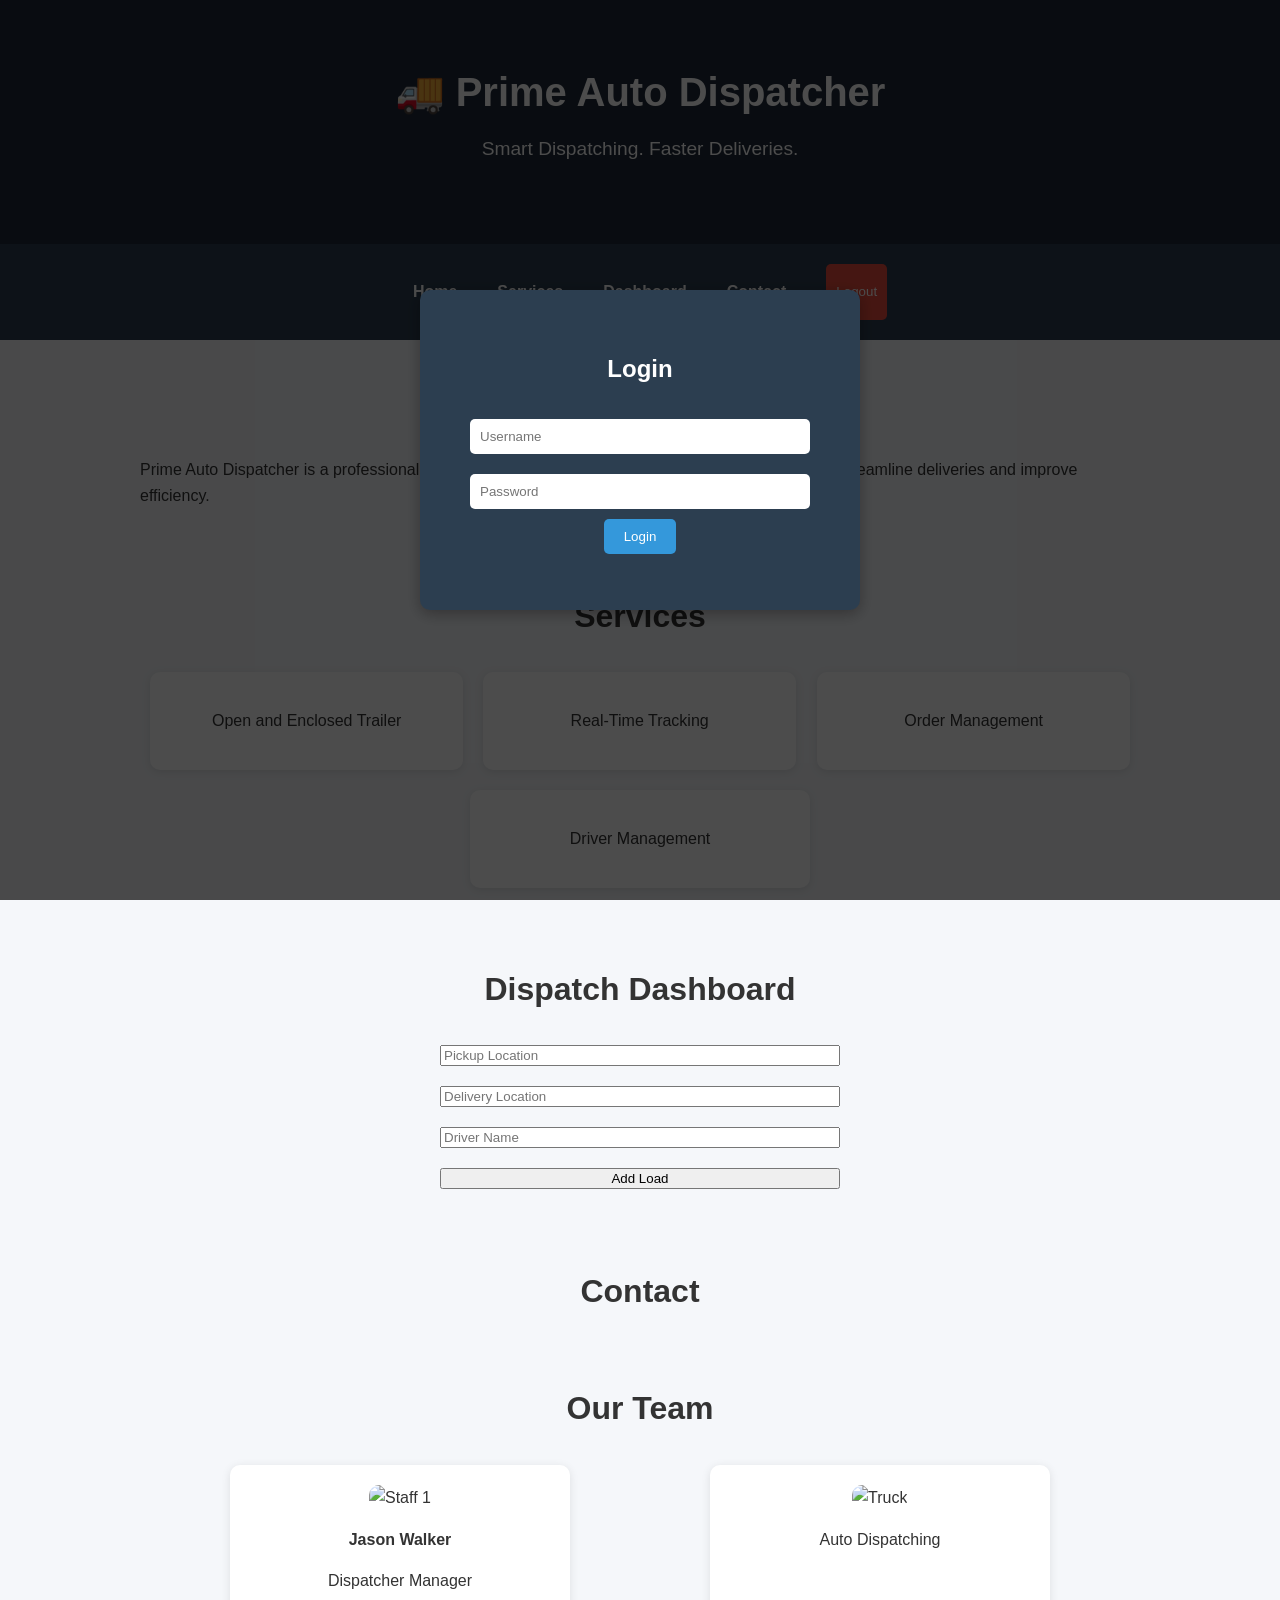
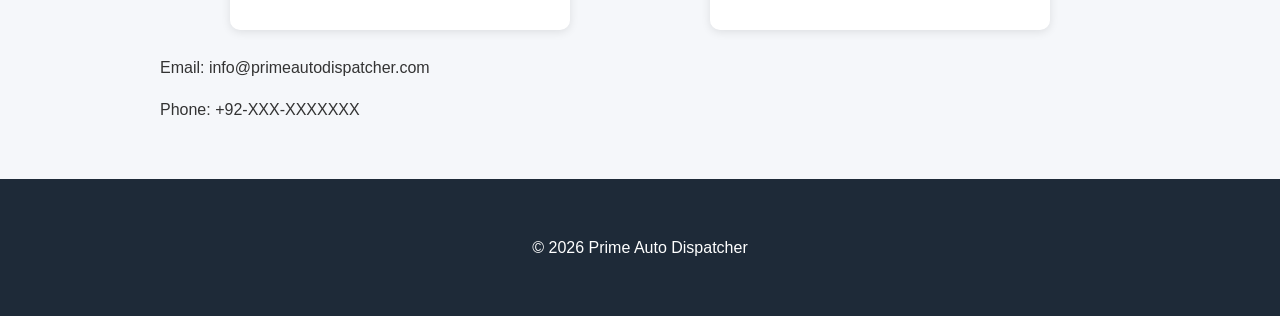
==== index.html @ 718fae8c "Add files via upload Initial website upload" ====
<!DOCTYPE html>
<html lang="en">
<head>
  <meta charset="UTF-8">
  <meta name="viewport" content="width=device-width, initial-scale=1.0">
  <title>Prime Auto Dispatcher</title>
  <link rel="stylesheet" href="style.css">
  <style>
    /* Modal login styles */
    #loginModal {
      position: fixed;
      top: 0;
      left: 0;
      width: 100%;
      height: 100%;
      background: rgba(0,0,0,0.7);
      display: flex;
      justify-content: center;
      align-items: center;
      z-index: 999;
    }
    #loginModalContent {
      background: #2c3e50;
      padding: 40px 20px;
      border-radius: 10px;
      color: white;
      text-align: center;
      width: 90%;
      max-width: 400px;
      box-shadow: 0 4px 15px rgba(0,0,0,0.3);
    }
    #loginModalContent input {
      width: 80%;
      padding: 10px;
      margin: 10px 0;
      border-radius: 5px;
      border: none;
    }
    #loginModalContent button {
      padding: 10px 20px;
      background: #3498db;
      border: none;
      border-radius: 5px;
      color: white;
      cursor: pointer;
      transition: background 0.3s;
    }
    #loginModalContent button:hover {
      background: #2980b9;
    }
    #loginError {
      color: #ff6666;
      margin-top: 10px;
    }
  </style>
</head>
<body>

<header>
  <div class="container">
    <h1>🚚 Prime Auto Dispatcher</h1>
    <p>Smart Dispatching. Faster Deliveries.</p>
  </div>
</header>

<nav>
  <div class="container">
    <a href="#home">Home</a>
    <a href="#services">Services</a>
    <a href="#dashboard">Dashboard</a>
    <a href="#contact">Contact</a>
    <button onclick="logout()" style="margin-left:20px; padding:5px 10px; border:none; border-radius:5px; background:#e74c3c; color:white; cursor:pointer;">Logout</button>
  </div>
</nav>

<!-- Modal Login -->
<div id="loginModal">
  <div id="loginModalContent">
    <h2>Login</h2>
    <input type="text" id="username" placeholder="Username">
    <input type="password" id="password" placeholder="Password">
    <br>
    <button onclick="login()">Login</button>
    <p id="loginError"></p>
  </div>
</div>

<section id="home" class="container">
  <h2>About Us</h2>
  <p>Prime Auto Dispatcher is a professional logistics company providing smart dispatching solutions to streamline deliveries and improve efficiency.</p>
</section>

<section id="services" class="container">
  <h2>Services</h2>
  <div class="cards">
    <div class="card"><p>Open and Enclosed Trailer</p></div>
    <div class="card"><p>Real-Time Tracking</p></div>
    <div class="card"><p>Order Management</p></div>
    <div class="card"><p>Driver Management</p></div>
  </div>
</section>

<section id="dashboard" class="container">
  <h2>Dispatch Dashboard</h2>
  <div class="dashboard-inputs">
    <input id="pickup" placeholder="Pickup Location">
    <input id="delivery" placeholder="Delivery Location">
    <input id="driver" placeholder="Driver Name">
    <button onclick="addLoad()">Add Load</button>
  </div>
  <div id="loads" class="loads"></div>
</section>

<section id="contact" class="container">
  <h2>Contact</h2>
  <section id="team" class="container">
    <h2>Our Team</h2>
    <div class="cards">
      <div class="card">
        <img src="images/staff1.jpg" alt="Staff 1" class="staff-img">
        <p><b>Jason Walker</b></p>
        <p>Dispatcher Manager</p>
      </div>
      <div class="card">
        <img src="New folder/truck3.jpg.jpg" alt="Truck" class="truck-img">
        <p>Auto Dispatching</p>
      </div>
    </div>
    <p>Email: info@primeautodispatcher.com</p>
    <p>Phone: +92-XXX-XXXXXXX</p>
  </section>
</section>

<footer>
  <div class="container">
    <p>© 2026 Prime Auto Dispatcher</p>
  </div>
</footer>

<script src="script.js"></script>
<script>
  // Automatically show modal if not logged in
  if(localStorage.getItem("loggedIn") !== "true") {
    document.getElementById("loginModal").style.display = "flex";
  } else {
    document.getElementById("loginModal").style.display = "none";
  }

  function login() {
    const username = document.getElementById("username").value;
    const password = document.getElementById("password").value;
    const errorEl = document.getElementById("loginError");

    if(username === "admin" && password === "1234") {
      localStorage.setItem("loggedIn", "true");
      document.getElementById("loginModal").style.display = "none";
      errorEl.innerText = "";
    } else {
      errorEl.innerText = "Wrong username or password";
    }
  }

  function logout() {
    localStorage.removeItem("loggedIn");
    document.getElementById("loginModal").style.display = "flex";
  }
</script>
</body>
</html>
---- style.css ----
/* style.css */

/* General Styles */
body {
  margin: 0;
  font-family: Arial, sans-serif;
  background: #f5f7fa;
  color: #333;
  line-height: 1.6;
}
.container {
  max-width: 1000px;
  margin: auto;
  padding: 20px;
}

/* Header */
header {
  background: #1e2a38;
  color: white;
  text-align: center;
  padding: 40px 20px;
}
header h1 {
  margin: 0;
  font-size: 2.5rem;
  transition: transform 0.5s ease;
}
header h1:hover {
  transform: scale(1.05);
}
header p {
  font-size: 1.2rem;
  margin-top: 10px;
  opacity: 0;
  animation: fadeIn 2s forwards;
}

/* Navigation */
nav {
  background: #2c3e50;
}
nav .container {
  display: flex;
  justify-content: center;
  flex-wrap: wrap;
}
nav a {
  color: white;
  margin: 0 20px;
  text-decoration: none;
  font-weight: bold;
  padding: 15px 0;
  transition: color 0.3s, transform 0.3s;
}
nav a:hover,
nav a:focus {
  color: #3498db;
  transform: scale(1.1);
  outline: none;
}

/* Sections */
section {
  padding: 40px 0;
}
section h2 {
  font-size: 2rem;
  margin-bottom: 20px;
  text-align: center;
  opacity: 0;
  animation: fadeInUp 1s forwards;
}

/* Cards */
.cards {
  display: flex;
  flex-wrap: wrap;
  justify-content: space-around;
}
.card {
  background: white;
  padding: 20px;
  margin: 10px;
  border-radius: 10px;
  box-shadow: 0 2px 10px rgba(0,0,0,0.1);
  flex: 1 1 200px;
  min-width: 200px;
  max-width: 300px;
  text-align: center;
  opacity: 0;
  transform: translateY(20px);
  animation: fadeInUp 0.5s forwards;
  transition: transform 0.3s, box-shadow 0.3s;
  will-change: transform, opacity;
}
.card:hover,
.card:focus-within {
  transform: translateY(-5px);
  box-shadow: 0 4px 15px rgba(0,0,0,0.2);
}
.card button {
  margin-top: 10px;
  padding: 10px 20px;
  background: #3498db;
  color: white;
  border: none;
  border-radius: 5px;
  cursor: pointer;
  transition: background 0.3s, transform 0.3s;
}
.card button:hover,
.card button:focus {
  background: #2980b9;
  transform: scale(1.05);
  outline: none;
}

/* Staggered card animation */
.card:nth-child(1) { animation-delay: 0.2s; }
.card:nth-child(2) { animation-delay: 0.4s; }
.card:nth-child(3) { animation-delay: 0.6s; }
.card:nth-child(4) { animation-delay: 0.8s; }
.card:nth-child(5) { animation-delay: 1s; }

/* Dashboard Inputs */
.dashboard-inputs {
  display: flex;
  flex-direction: column;
  max-width: 400px;
  margin: auto;
}
.dashboard-inputs input,
.dashboard-inputs button {
  margin: 10px 0;
  opacity: 0;
  animation: fadeInUp 0.8s forwards;
}

/* Footer */
footer {
  background: #1e2a38;
  color: white;
  text-align: center;
  padding: 20px;
}

/* Images */
.staff-img,
.truck-img {
  width: 100%;
  object-fit: cover;
  border-radius: 10px;
  transition: transform 0.3s, box-shadow 0.3s;
  will-change: transform, box-shadow;
}
.staff-img { height: 200px; }
.truck-img { height: 140px; }
.staff-img:hover,
.truck-img:hover {
  transform: scale(1.05);
  box-shadow: 0 4px 15px rgba(0,0,0,0.3);
}

/* Animations */
@keyframes fadeIn {
  to { opacity: 1; }
}
@keyframes fadeInUp {
  to { opacity: 1; transform: translateY(0); }
}

/* Responsive */
@media (max-width: 768px) {
  nav .container {
    flex-direction: column;
  }
  .cards {
    flex-direction: column;
    align-items: center;
  }
}
@media (max-width: 480px) {
  header h1 { font-size: 2rem; }
  section h2 { font-size: 1.5rem; }
  .card { min-width: 90%; }
}

/* Smooth scrolling */
html {
  scroll-behavior: smooth;
}
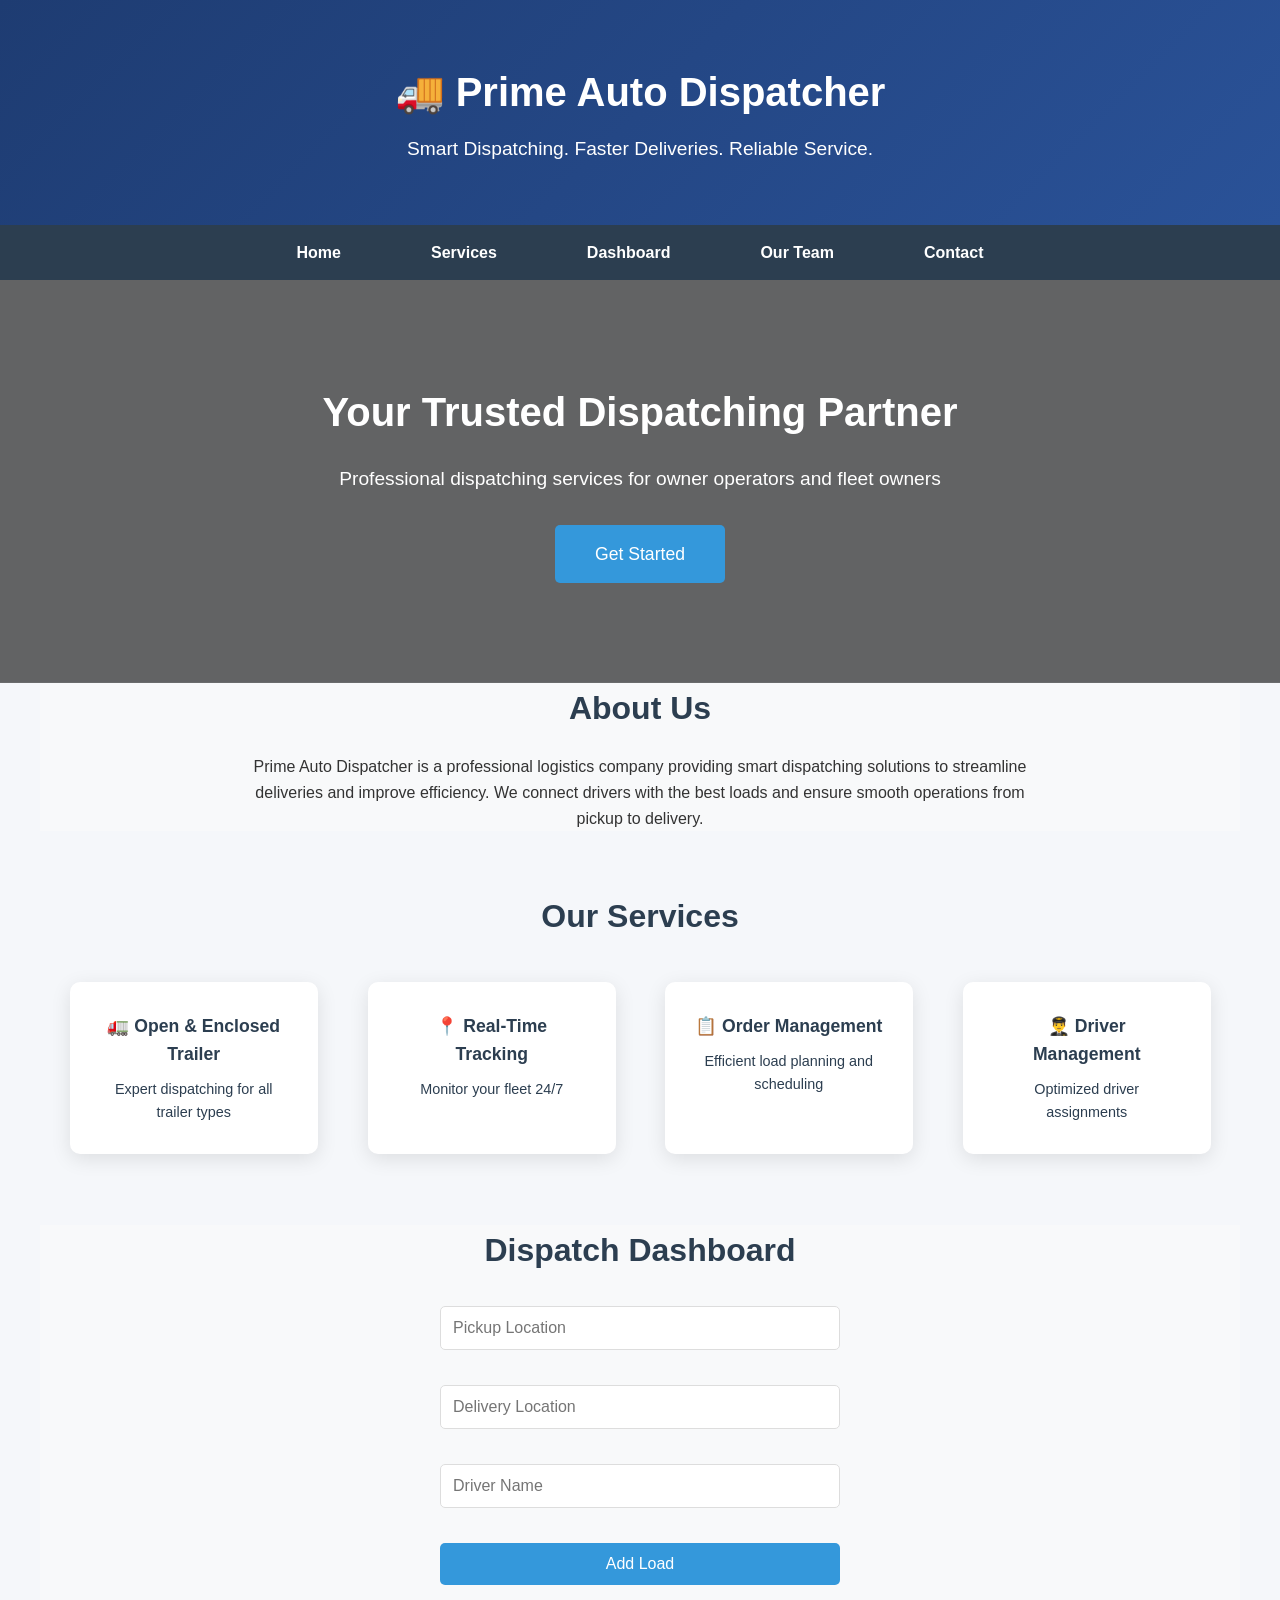
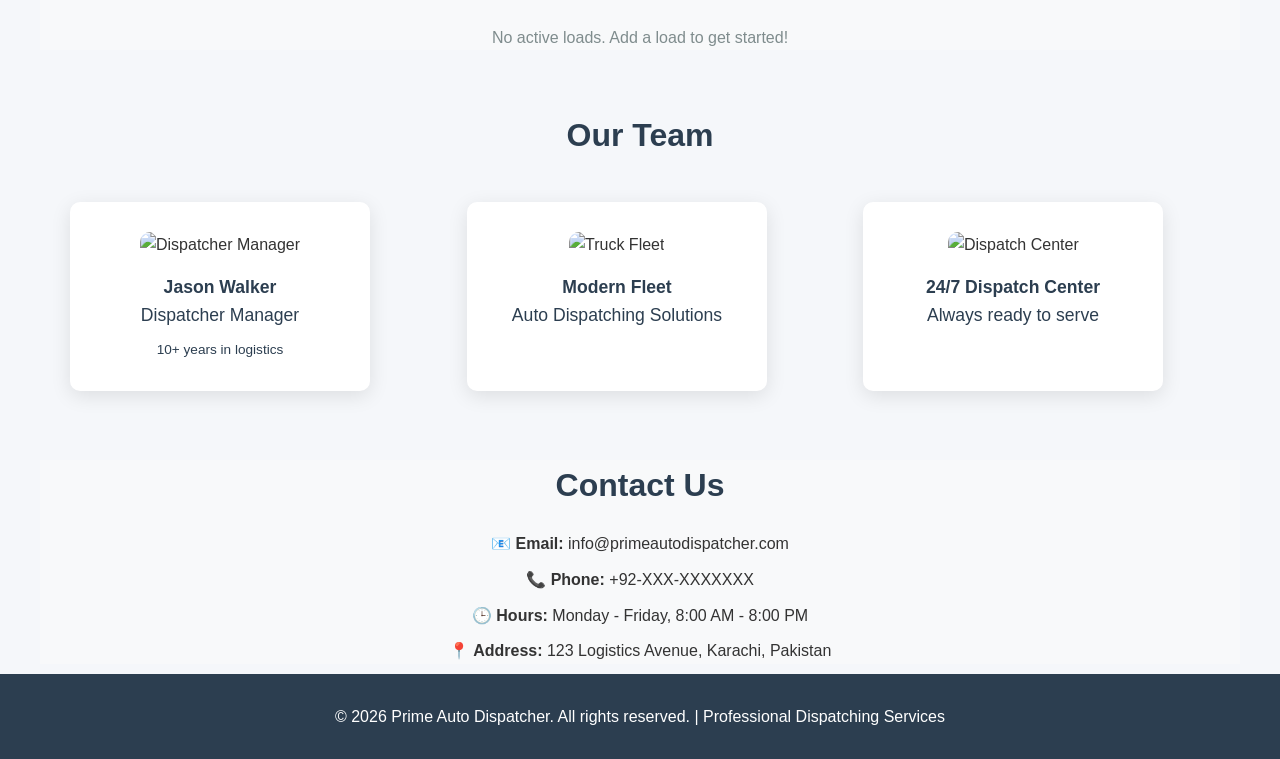
==== commit 46825186: "Add files via upload" ====
--- a/index.html
+++ b/index.html
@@ -3,54 +3,246 @@
 <head>
   <meta charset="UTF-8">
   <meta name="viewport" content="width=device-width, initial-scale=1.0">
-  <title>Prime Auto Dispatcher</title>
+  <title>Prime Auto Dispatcher - Professional Dispatching Services</title>
   <link rel="stylesheet" href="style.css">
   <style>
-    /* Modal login styles */
-    #loginModal {
-      position: fixed;
+    /* Modern styling for dispatcher website */
+    * {
+      margin: 0;
+      padding: 0;
+      box-sizing: border-box;
+    }
+
+    body {
+      font-family: 'Segoe UI', Tahoma, Geneva, Verdana, sans-serif;
+      line-height: 1.6;
+      color: #333;
+    }
+
+    .container {
+      max-width: 1200px;
+      margin: 0 auto;
+      padding: 0 20px;
+    }
+
+    /* Header */
+    header {
+      background: linear-gradient(135deg, #1e3c72 0%, #2a5298 100%);
+      color: white;
+      padding: 60px 0;
+      text-align: center;
+    }
+
+    header h1 {
+      font-size: 2.5rem;
+      margin-bottom: 10px;
+    }
+
+    header p {
+      font-size: 1.2rem;
+      opacity: 0.9;
+    }
+
+    /* Navigation */
+    nav {
+      background: #2c3e50;
+      position: sticky;
       top: 0;
-      left: 0;
-      width: 100%;
-      height: 100%;
-      background: rgba(0,0,0,0.7);
+      z-index: 100;
+    }
+
+    nav .container {
       display: flex;
       justify-content: center;
-      align-items: center;
-      z-index: 999;
-    }
-    #loginModalContent {
-      background: #2c3e50;
-      padding: 40px 20px;
+      flex-wrap: wrap;
+    }
+
+    nav a {
+      color: white;
+      text-decoration: none;
+      padding: 15px 25px;
+      display: inline-block;
+      transition: background 0.3s;
+    }
+
+    nav a:hover {
+      background: #3498db;
+    }
+
+    /* Sections */
+    section {
+      padding: 60px 0;
+    }
+
+    section:nth-child(even) {
+      background: #f8f9fa;
+    }
+
+    h2 {
+      font-size: 2rem;
+      margin-bottom: 30px;
+      color: #2c3e50;
+      text-align: center;
+    }
+
+    /* Cards */
+    .cards {
+      display: grid;
+      grid-template-columns: repeat(auto-fit, minmax(250px, 1fr));
+      gap: 30px;
+      margin-top: 30px;
+    }
+
+    .card {
+      background: white;
+      padding: 30px;
       border-radius: 10px;
-      color: white;
       text-align: center;
-      width: 90%;
-      max-width: 400px;
-      box-shadow: 0 4px 15px rgba(0,0,0,0.3);
-    }
-    #loginModalContent input {
-      width: 80%;
-      padding: 10px;
-      margin: 10px 0;
+      box-shadow: 0 5px 20px rgba(0,0,0,0.1);
+      transition: transform 0.3s;
+    }
+
+    .card:hover {
+      transform: translateY(-5px);
+    }
+
+    .card p {
+      font-size: 1.1rem;
+      font-weight: 500;
+      color: #2c3e50;
+    }
+
+    /* Dashboard Inputs */
+    .dashboard-inputs {
+      display: flex;
+      flex-wrap: wrap;
+      gap: 15px;
+      margin-bottom: 30px;
+      justify-content: center;
+    }
+
+    .dashboard-inputs input {
+      flex: 1;
+      min-width: 200px;
+      padding: 12px;
+      border: 1px solid #ddd;
       border-radius: 5px;
-      border: none;
-    }
-    #loginModalContent button {
-      padding: 10px 20px;
+      font-size: 1rem;
+    }
+
+    .dashboard-inputs button {
+      padding: 12px 30px;
       background: #3498db;
+      color: white;
       border: none;
       border-radius: 5px;
-      color: white;
       cursor: pointer;
+      font-size: 1rem;
       transition: background 0.3s;
     }
-    #loginModalContent button:hover {
+
+    .dashboard-inputs button:hover {
       background: #2980b9;
     }
-    #loginError {
-      color: #ff6666;
-      margin-top: 10px;
+
+    /* Loads List */
+    .loads {
+      margin-top: 20px;
+    }
+
+    .load-item {
+      background: white;
+      padding: 15px;
+      margin: 10px 0;
+      border-radius: 8px;
+      display: flex;
+      justify-content: space-between;
+      align-items: center;
+      flex-wrap: wrap;
+      gap: 10px;
+      box-shadow: 0 2px 5px rgba(0,0,0,0.1);
+    }
+
+    .load-item button {
+      background: #e74c3c;
+      color: white;
+      border: none;
+      padding: 5px 15px;
+      border-radius: 5px;
+      cursor: pointer;
+    }
+
+    .load-item button:hover {
+      background: #c0392b;
+    }
+
+    /* Team Images */
+    .staff-img, .truck-img {
+      width: 100%;
+      height: 200px;
+      object-fit: cover;
+      border-radius: 10px;
+      margin-bottom: 15px;
+    }
+
+    /* Footer */
+    footer {
+      background: #2c3e50;
+      color: white;
+      text-align: center;
+      padding: 30px 0;
+      margin-top: 0;
+    }
+
+    /* Hero Section */
+    .hero {
+      background: linear-gradient(rgba(0,0,0,0.6), rgba(0,0,0,0.6)), url('https://images.unsplash.com/photo-1586528116311-ad8dd3c8310d?ixlib=rb-1.2.1&auto=format&fit=crop&w=1350&q=80');
+      background-size: cover;
+      background-position: center;
+      color: white;
+      text-align: center;
+      padding: 100px 0;
+    }
+
+    .hero h2 {
+      color: white;
+      font-size: 2.5rem;
+      margin-bottom: 20px;
+    }
+
+    .hero p {
+      font-size: 1.2rem;
+      margin-bottom: 30px;
+    }
+
+    .cta-button {
+      display: inline-block;
+      padding: 15px 40px;
+      background: #3498db;
+      color: white;
+      text-decoration: none;
+      border-radius: 5px;
+      font-size: 1.1rem;
+      transition: background 0.3s;
+    }
+
+    .cta-button:hover {
+      background: #2980b9;
+    }
+
+    @media (max-width: 768px) {
+      header h1 {
+        font-size: 1.8rem;
+      }
+      
+      nav a {
+        padding: 10px 15px;
+        font-size: 0.9rem;
+      }
+      
+      h2 {
+        font-size: 1.5rem;
+      }
     }
   </style>
 </head>
@@ -59,7 +251,7 @@
 <header>
   <div class="container">
     <h1>🚚 Prime Auto Dispatcher</h1>
-    <p>Smart Dispatching. Faster Deliveries.</p>
+    <p>Smart Dispatching. Faster Deliveries. Reliable Service.</p>
   </div>
 </header>
 
@@ -68,35 +260,46 @@
     <a href="#home">Home</a>
     <a href="#services">Services</a>
     <a href="#dashboard">Dashboard</a>
+    <a href="#team">Our Team</a>
     <a href="#contact">Contact</a>
-    <button onclick="logout()" style="margin-left:20px; padding:5px 10px; border:none; border-radius:5px; background:#e74c3c; color:white; cursor:pointer;">Logout</button>
   </div>
 </nav>
 
-<!-- Modal Login -->
-<div id="loginModal">
-  <div id="loginModalContent">
-    <h2>Login</h2>
-    <input type="text" id="username" placeholder="Username">
-    <input type="password" id="password" placeholder="Password">
-    <br>
-    <button onclick="login()">Login</button>
-    <p id="loginError"></p>
-  </div>
-</div>
+<!-- Hero Section -->
+<section class="hero">
+  <div class="container">
+    <h2>Your Trusted Dispatching Partner</h2>
+    <p>Professional dispatching services for owner operators and fleet owners</p>
+    <a href="#dashboard" class="cta-button">Get Started</a>
+  </div>
+</section>
 
 <section id="home" class="container">
   <h2>About Us</h2>
-  <p>Prime Auto Dispatcher is a professional logistics company providing smart dispatching solutions to streamline deliveries and improve efficiency.</p>
-</section>
-
-<section id="services" class="container">
-  <h2>Services</h2>
-  <div class="cards">
-    <div class="card"><p>Open and Enclosed Trailer</p></div>
-    <div class="card"><p>Real-Time Tracking</p></div>
-    <div class="card"><p>Order Management</p></div>
-    <div class="card"><p>Driver Management</p></div>
+  <p style="text-align: center; max-width: 800px; margin: 0 auto;">Prime Auto Dispatcher is a professional logistics company providing smart dispatching solutions to streamline deliveries and improve efficiency. We connect drivers with the best loads and ensure smooth operations from pickup to delivery.</p>
+</section>
+
+<section id="services">
+  <div class="container">
+    <h2>Our Services</h2>
+    <div class="cards">
+      <div class="card">
+        <p>🚛 <strong>Open & Enclosed Trailer</strong></p>
+        <p style="font-size: 0.9rem; margin-top: 10px;">Expert dispatching for all trailer types</p>
+      </div>
+      <div class="card">
+        <p>📍 <strong>Real-Time Tracking</strong></p>
+        <p style="font-size: 0.9rem; margin-top: 10px;">Monitor your fleet 24/7</p>
+      </div>
+      <div class="card">
+        <p>📋 <strong>Order Management</strong></p>
+        <p style="font-size: 0.9rem; margin-top: 10px;">Efficient load planning and scheduling</p>
+      </div>
+      <div class="card">
+        <p>👨‍✈️ <strong>Driver Management</strong></p>
+        <p style="font-size: 0.9rem; margin-top: 10px;">Optimized driver assignments</p>
+      </div>
+    </div>
   </div>
 </section>
 
@@ -108,62 +311,108 @@
     <input id="driver" placeholder="Driver Name">
     <button onclick="addLoad()">Add Load</button>
   </div>
-  <div id="loads" class="loads"></div>
-</section>
-
-<section id="contact" class="container">
-  <h2>Contact</h2>
-  <section id="team" class="container">
+  <div id="loads" class="loads">
+    <p style="text-align: center; color: #7f8c8d;">No active loads. Add a load to get started!</p>
+  </div>
+</section>
+
+<section id="team">
+  <div class="container">
     <h2>Our Team</h2>
     <div class="cards">
       <div class="card">
-        <img src="images/staff1.jpg" alt="Staff 1" class="staff-img">
-        <p><b>Jason Walker</b></p>
+        <img src="https://images.unsplash.com/photo-1507003211169-0a1dd7228f2d?ixlib=rb-1.2.1&auto=format&fit=crop&w=500&q=80" alt="Dispatcher Manager" class="staff-img">
+        <p><strong>Jason Walker</strong></p>
         <p>Dispatcher Manager</p>
-      </div>
-      <div class="card">
-        <img src="New folder/truck3.jpg.jpg" alt="Truck" class="truck-img">
-        <p>Auto Dispatching</p>
+        <p style="font-size: 0.85rem; margin-top: 10px;">10+ years in logistics</p>
+      </div>
+      <div class="card">
+        <img src="https://images.unsplash.com/photo-1586528116311-ad8dd3c8310d?ixlib=rb-1.2.1&auto=format&fit=crop&w=500&q=80" alt="Truck Fleet" class="truck-img">
+        <p><strong>Modern Fleet</strong></p>
+        <p>Auto Dispatching Solutions</p>
+      </div>
+      <div class="card">
+        <img src="https://images.unsplash.com/photo-1570125909232-263b9b6a2b3d?ixlib=rb-1.2.1&auto=format&fit=crop&w=500&q=80" alt="Dispatch Center" class="staff-img">
+        <p><strong>24/7 Dispatch Center</strong></p>
+        <p>Always ready to serve</p>
       </div>
     </div>
-    <p>Email: info@primeautodispatcher.com</p>
-    <p>Phone: +92-XXX-XXXXXXX</p>
-  </section>
+  </div>
+</section>
+
+<section id="contact" class="container">
+  <h2>Contact Us</h2>
+  <div style="text-align: center; max-width: 600px; margin: 0 auto;">
+    <p style="margin: 10px 0;">📧 <strong>Email:</strong> info@primeautodispatcher.com</p>
+    <p style="margin: 10px 0;">📞 <strong>Phone:</strong> +92-XXX-XXXXXXX</p>
+    <p style="margin: 10px 0;">🕒 <strong>Hours:</strong> Monday - Friday, 8:00 AM - 8:00 PM</p>
+    <p style="margin: 10px 0;">📍 <strong>Address:</strong> 123 Logistics Avenue, Karachi, Pakistan</p>
+  </div>
 </section>
 
 <footer>
   <div class="container">
-    <p>© 2026 Prime Auto Dispatcher</p>
+    <p>© 2026 Prime Auto Dispatcher. All rights reserved. | Professional Dispatching Services</p>
   </div>
 </footer>
 
 <script src="script.js"></script>
 <script>
-  // Automatically show modal if not logged in
-  if(localStorage.getItem("loggedIn") !== "true") {
-    document.getElementById("loginModal").style.display = "flex";
-  } else {
-    document.getElementById("loginModal").style.display = "none";
+  // Load loads from localStorage
+  function loadLoads() {
+    const loads = JSON.parse(localStorage.getItem("loads") || "[]");
+    const loadsDiv = document.getElementById("loads");
+    
+    if(loads.length === 0) {
+      loadsDiv.innerHTML = '<p style="text-align: center; color: #7f8c8d;">No active loads. Add a load to get started!</p>';
+      return;
+    }
+    
+    loadsDiv.innerHTML = loads.map((load, index) => `
+      <div class="load-item">
+        <div>
+          <strong>Pickup:</strong> ${load.pickup}<br>
+          <strong>Delivery:</strong> ${load.delivery}<br>
+          <strong>Driver:</strong> ${load.driver}
+        </div>
+        <button onclick="deleteLoad(${index})">Complete</button>
+      </div>
+    `).join('');
   }
-
-  function login() {
-    const username = document.getElementById("username").value;
-    const password = document.getElementById("password").value;
-    const errorEl = document.getElementById("loginError");
-
-    if(username === "admin" && password === "1234") {
-      localStorage.setItem("loggedIn", "true");
-      document.getElementById("loginModal").style.display = "none";
-      errorEl.innerText = "";
-    } else {
-      errorEl.innerText = "Wrong username or password";
-    }
+  
+  // Add new load
+  function addLoad() {
+    const pickup = document.getElementById("pickup").value;
+    const delivery = document.getElementById("delivery").value;
+    const driver = document.getElementById("driver").value;
+    
+    if(!pickup || !delivery || !driver) {
+      alert("Please fill all fields");
+      return;
+    }
+    
+    const loads = JSON.parse(localStorage.getItem("loads") || "[]");
+    loads.push({ pickup, delivery, driver });
+    localStorage.setItem("loads", JSON.stringify(loads));
+    
+    // Clear inputs
+    document.getElementById("pickup").value = "";
+    document.getElementById("delivery").value = "";
+    document.getElementById("driver").value = "";
+    
+    loadLoads();
   }
-
-  function logout() {
-    localStorage.removeItem("loggedIn");
-    document.getElementById("loginModal").style.display = "flex";
+  
+  // Delete/Complete load
+  function deleteLoad(index) {
+    const loads = JSON.parse(localStorage.getItem("loads") || "[]");
+    loads.splice(index, 1);
+    localStorage.setItem("loads", JSON.stringify(loads));
+    loadLoads();
   }
+  
+  // Load on page start
+  loadLoads();
 </script>
 </body>
 </html>
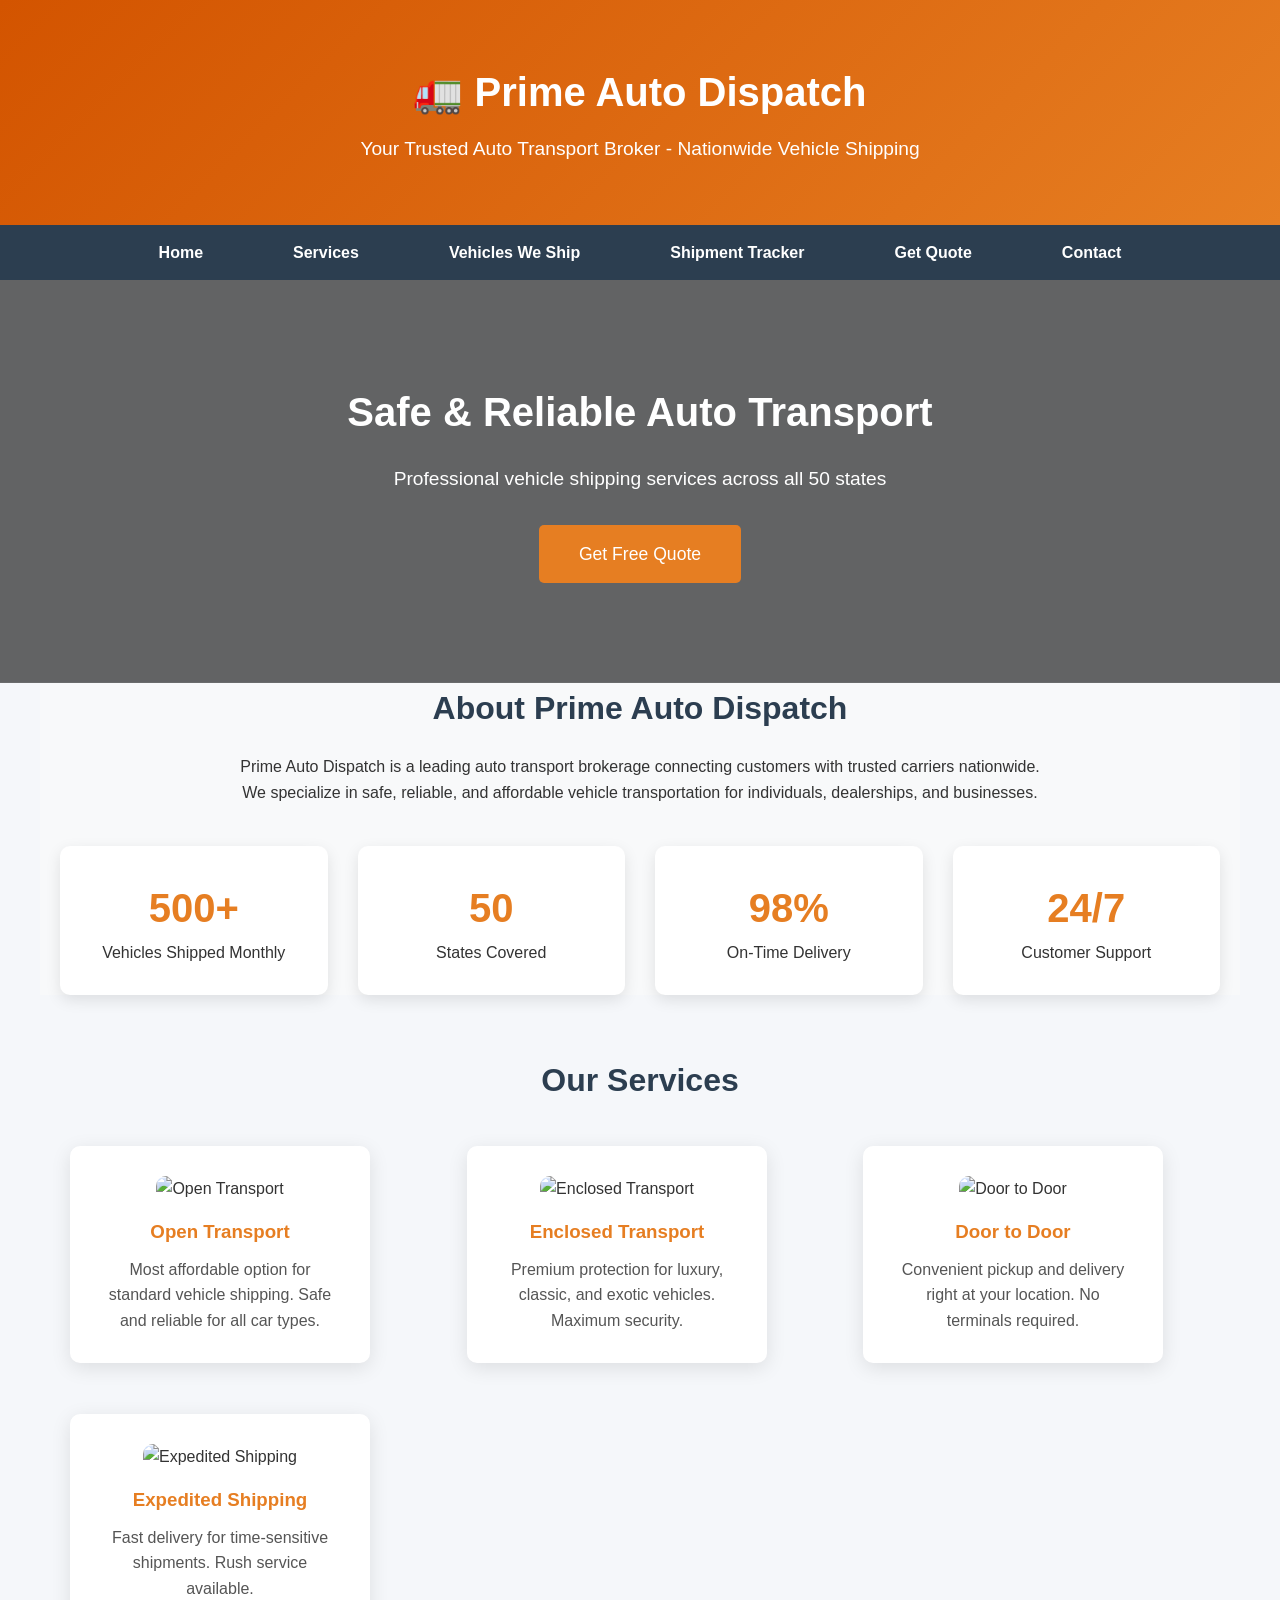
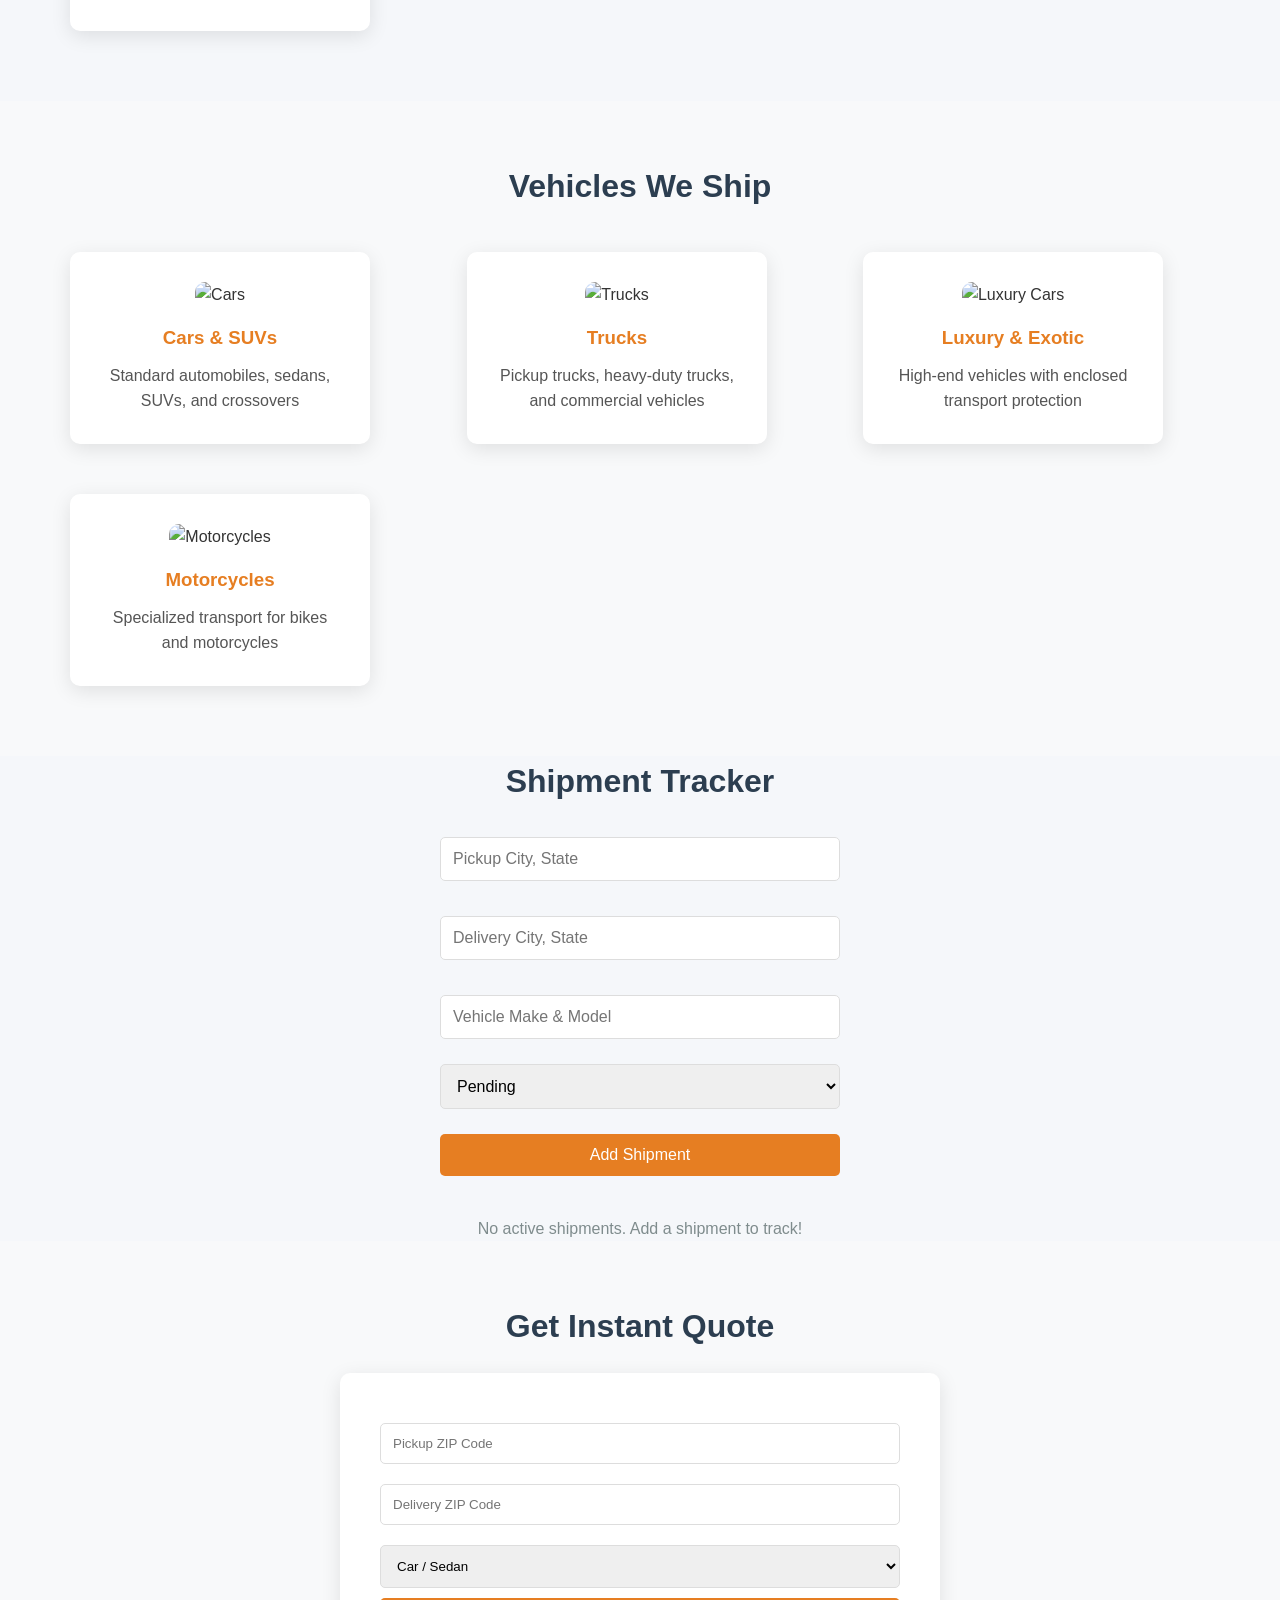
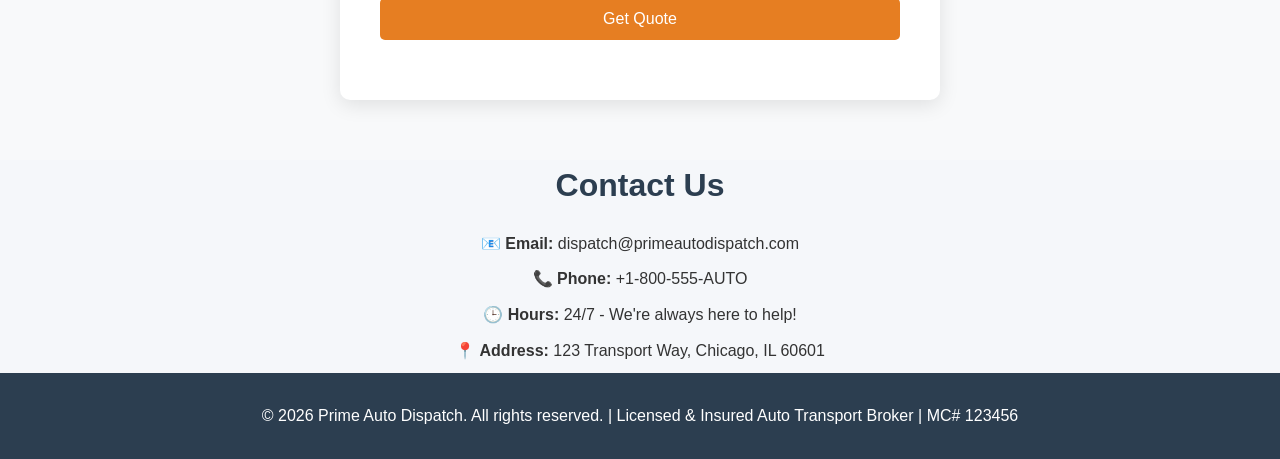
==== commit 5c5f8a13: "Add files via upload" ====
--- a/index.html
+++ b/index.html
@@ -3,10 +3,10 @@
 <head>
   <meta charset="UTF-8">
   <meta name="viewport" content="width=device-width, initial-scale=1.0">
-  <title>Prime Auto Dispatcher - Professional Dispatching Services</title>
+  <title>Prime Auto Dispatch - Auto Transport Broker Services</title>
   <link rel="stylesheet" href="style.css">
   <style>
-    /* Modern styling for dispatcher website */
+    /* Modern styling for auto transport broker website */
     * {
       margin: 0;
       padding: 0;
@@ -27,7 +27,7 @@
 
     /* Header */
     header {
-      background: linear-gradient(135deg, #1e3c72 0%, #2a5298 100%);
+      background: linear-gradient(135deg, #d35400 0%, #e67e22 100%);
       color: white;
       padding: 60px 0;
       text-align: center;
@@ -66,7 +66,7 @@
     }
 
     nav a:hover {
-      background: #3498db;
+      background: #e67e22;
     }
 
     /* Sections */
@@ -88,7 +88,7 @@
     /* Cards */
     .cards {
       display: grid;
-      grid-template-columns: repeat(auto-fit, minmax(250px, 1fr));
+      grid-template-columns: repeat(auto-fit, minmax(280px, 1fr));
       gap: 30px;
       margin-top: 30px;
     }
@@ -106,10 +106,22 @@
       transform: translateY(-5px);
     }
 
+    .card img {
+      width: 100%;
+      height: 200px;
+      object-fit: cover;
+      border-radius: 10px;
+      margin-bottom: 15px;
+    }
+
     .card p {
-      font-size: 1.1rem;
-      font-weight: 500;
-      color: #2c3e50;
+      font-size: 1rem;
+      color: #555;
+    }
+
+    .card h3 {
+      color: #e67e22;
+      margin-bottom: 10px;
     }
 
     /* Dashboard Inputs */
@@ -121,7 +133,7 @@
       justify-content: center;
     }
 
-    .dashboard-inputs input {
+    .dashboard-inputs input, .dashboard-inputs select {
       flex: 1;
       min-width: 200px;
       padding: 12px;
@@ -132,7 +144,7 @@
 
     .dashboard-inputs button {
       padding: 12px 30px;
-      background: #3498db;
+      background: #e67e22;
       color: white;
       border: none;
       border-radius: 5px;
@@ -142,7 +154,7 @@
     }
 
     .dashboard-inputs button:hover {
-      background: #2980b9;
+      background: #d35400;
     }
 
     /* Loads List */
@@ -163,6 +175,28 @@
       box-shadow: 0 2px 5px rgba(0,0,0,0.1);
     }
 
+    .load-item .status {
+      padding: 5px 10px;
+      border-radius: 5px;
+      font-size: 0.85rem;
+      font-weight: bold;
+    }
+
+    .status-pending {
+      background: #fff3cd;
+      color: #856404;
+    }
+
+    .status-in-transit {
+      background: #cce5ff;
+      color: #004085;
+    }
+
+    .status-delivered {
+      background: #d4edda;
+      color: #155724;
+    }
+
     .load-item button {
       background: #e74c3c;
       color: white;
@@ -176,27 +210,17 @@
       background: #c0392b;
     }
 
-    /* Team Images */
-    .staff-img, .truck-img {
-      width: 100%;
-      height: 200px;
-      object-fit: cover;
-      border-radius: 10px;
-      margin-bottom: 15px;
-    }
-
     /* Footer */
     footer {
       background: #2c3e50;
       color: white;
       text-align: center;
       padding: 30px 0;
-      margin-top: 0;
     }
 
     /* Hero Section */
     .hero {
-      background: linear-gradient(rgba(0,0,0,0.6), rgba(0,0,0,0.6)), url('https://images.unsplash.com/photo-1586528116311-ad8dd3c8310d?ixlib=rb-1.2.1&auto=format&fit=crop&w=1350&q=80');
+      background: linear-gradient(rgba(0,0,0,0.6), rgba(0,0,0,0.6)), url('https://images.unsplash.com/photo-1601584115197-04ecc0da31d7?ixlib=rb-1.2.1&auto=format&fit=crop&w=1350&q=80');
       background-size: cover;
       background-position: center;
       color: white;
@@ -218,7 +242,7 @@
     .cta-button {
       display: inline-block;
       padding: 15px 40px;
-      background: #3498db;
+      background: #e67e22;
       color: white;
       text-decoration: none;
       border-radius: 5px;
@@ -227,7 +251,35 @@
     }
 
     .cta-button:hover {
-      background: #2980b9;
+      background: #d35400;
+    }
+
+    .stats {
+      display: grid;
+      grid-template-columns: repeat(auto-fit, minmax(200px, 1fr));
+      gap: 30px;
+      text-align: center;
+      margin-top: 40px;
+    }
+
+    .stat-box {
+      background: white;
+      padding: 30px;
+      border-radius: 10px;
+      box-shadow: 0 5px 15px rgba(0,0,0,0.1);
+    }
+
+    .stat-number {
+      font-size: 2.5rem;
+      font-weight: bold;
+      color: #e67e22;
+    }
+
+    .vehicle-img {
+      width: 100%;
+      height: 250px;
+      object-fit: cover;
+      border-radius: 10px;
     }
 
     @media (max-width: 768px) {
@@ -250,8 +302,8 @@
 
 <header>
   <div class="container">
-    <h1>🚚 Prime Auto Dispatcher</h1>
-    <p>Smart Dispatching. Faster Deliveries. Reliable Service.</p>
+    <h1>🚛 Prime Auto Dispatch</h1>
+    <p>Your Trusted Auto Transport Broker - Nationwide Vehicle Shipping</p>
   </div>
 </header>
 
@@ -259,8 +311,9 @@
   <div class="container">
     <a href="#home">Home</a>
     <a href="#services">Services</a>
-    <a href="#dashboard">Dashboard</a>
-    <a href="#team">Our Team</a>
+    <a href="#vehicles">Vehicles We Ship</a>
+    <a href="#dashboard">Shipment Tracker</a>
+    <a href="#quote">Get Quote</a>
     <a href="#contact">Contact</a>
   </div>
 </nav>
@@ -268,15 +321,34 @@
 <!-- Hero Section -->
 <section class="hero">
   <div class="container">
-    <h2>Your Trusted Dispatching Partner</h2>
-    <p>Professional dispatching services for owner operators and fleet owners</p>
-    <a href="#dashboard" class="cta-button">Get Started</a>
+    <h2>Safe & Reliable Auto Transport</h2>
+    <p>Professional vehicle shipping services across all 50 states</p>
+    <a href="#quote" class="cta-button">Get Free Quote</a>
   </div>
 </section>
 
 <section id="home" class="container">
-  <h2>About Us</h2>
-  <p style="text-align: center; max-width: 800px; margin: 0 auto;">Prime Auto Dispatcher is a professional logistics company providing smart dispatching solutions to streamline deliveries and improve efficiency. We connect drivers with the best loads and ensure smooth operations from pickup to delivery.</p>
+  <h2>About Prime Auto Dispatch</h2>
+  <p style="text-align: center; max-width: 800px; margin: 0 auto;">Prime Auto Dispatch is a leading auto transport brokerage connecting customers with trusted carriers nationwide. We specialize in safe, reliable, and affordable vehicle transportation for individuals, dealerships, and businesses.</p>
+  
+  <div class="stats">
+    <div class="stat-box">
+      <div class="stat-number">500+</div>
+      <p>Vehicles Shipped Monthly</p>
+    </div>
+    <div class="stat-box">
+      <div class="stat-number">50</div>
+      <p>States Covered</p>
+    </div>
+    <div class="stat-box">
+      <div class="stat-number">98%</div>
+      <p>On-Time Delivery</p>
+    </div>
+    <div class="stat-box">
+      <div class="stat-number">24/7</div>
+      <p>Customer Support</p>
+    </div>
+  </div>
 </section>
 
 <section id="services">
@@ -284,58 +356,89 @@
     <h2>Our Services</h2>
     <div class="cards">
       <div class="card">
-        <p>🚛 <strong>Open & Enclosed Trailer</strong></p>
-        <p style="font-size: 0.9rem; margin-top: 10px;">Expert dispatching for all trailer types</p>
-      </div>
-      <div class="card">
-        <p>📍 <strong>Real-Time Tracking</strong></p>
-        <p style="font-size: 0.9rem; margin-top: 10px;">Monitor your fleet 24/7</p>
-      </div>
-      <div class="card">
-        <p>📋 <strong>Order Management</strong></p>
-        <p style="font-size: 0.9rem; margin-top: 10px;">Efficient load planning and scheduling</p>
-      </div>
-      <div class="card">
-        <p>👨‍✈️ <strong>Driver Management</strong></p>
-        <p style="font-size: 0.9rem; margin-top: 10px;">Optimized driver assignments</p>
+        <img src="https://images.unsplash.com/photo-1549317661-bd32c8ce0db2?ixlib=rb-1.2.1&auto=format&fit=crop&w=500&q=80" alt="Open Transport">
+        <h3>Open Transport</h3>
+        <p>Most affordable option for standard vehicle shipping. Safe and reliable for all car types.</p>
+      </div>
+      <div class="card">
+        <img src="https://images.unsplash.com/photo-1553440569-bcc63803a83d?ixlib=rb-1.2.1&auto=format&fit=crop&w=500&q=80" alt="Enclosed Transport">
+        <h3>Enclosed Transport</h3>
+        <p>Premium protection for luxury, classic, and exotic vehicles. Maximum security.</p>
+      </div>
+      <div class="card">
+        <img src="https://images.unsplash.com/photo-1580273916550-e323be2ae537?ixlib=rb-1.2.1&auto=format&fit=crop&w=500&q=80" alt="Door to Door">
+        <h3>Door to Door</h3>
+        <p>Convenient pickup and delivery right at your location. No terminals required.</p>
+      </div>
+      <div class="card">
+        <img src="https://images.unsplash.com/photo-1549317661-bd32c8ce0db2?ixlib=rb-1.2.1&auto=format&fit=crop&w=500&q=80" alt="Expedited Shipping">
+        <h3>Expedited Shipping</h3>
+        <p>Fast delivery for time-sensitive shipments. Rush service available.</p>
+      </div>
+    </div>
+  </div>
+</section>
+
+<section id="vehicles">
+  <div class="container">
+    <h2>Vehicles We Ship</h2>
+    <div class="cards">
+      <div class="card">
+        <img src="https://images.unsplash.com/photo-1494976388531-d1058494cdd8?ixlib=rb-1.2.1&auto=format&fit=crop&w=500&q=80" alt="Cars">
+        <h3>Cars & SUVs</h3>
+        <p>Standard automobiles, sedans, SUVs, and crossovers</p>
+      </div>
+      <div class="card">
+        <img src="https://images.unsplash.com/photo-1556189250-72ba954cfc2b?ixlib=rb-1.2.1&auto=format&fit=crop&w=500&q=80" alt="Trucks">
+        <h3>Trucks</h3>
+        <p>Pickup trucks, heavy-duty trucks, and commercial vehicles</p>
+      </div>
+      <div class="card">
+        <img src="https://images.unsplash.com/photo-1580274455191-1c62238fa333?ixlib=rb-1.2.1&auto=format&fit=crop&w=500&q=80" alt="Luxury Cars">
+        <h3>Luxury & Exotic</h3>
+        <p>High-end vehicles with enclosed transport protection</p>
+      </div>
+      <div class="card">
+        <img src="https://images.unsplash.com/photo-1580273916550-e323be2ae537?ixlib=rb-1.2.1&auto=format&fit=crop&w=500&q=80" alt="Motorcycles">
+        <h3>Motorcycles</h3>
+        <p>Specialized transport for bikes and motorcycles</p>
       </div>
     </div>
   </div>
 </section>
 
 <section id="dashboard" class="container">
-  <h2>Dispatch Dashboard</h2>
+  <h2>Shipment Tracker</h2>
   <div class="dashboard-inputs">
-    <input id="pickup" placeholder="Pickup Location">
-    <input id="delivery" placeholder="Delivery Location">
-    <input id="driver" placeholder="Driver Name">
-    <button onclick="addLoad()">Add Load</button>
-  </div>
-  <div id="loads" class="loads">
-    <p style="text-align: center; color: #7f8c8d;">No active loads. Add a load to get started!</p>
-  </div>
-</section>
-
-<section id="team">
-  <div class="container">
-    <h2>Our Team</h2>
-    <div class="cards">
-      <div class="card">
-        <img src="https://images.unsplash.com/photo-1507003211169-0a1dd7228f2d?ixlib=rb-1.2.1&auto=format&fit=crop&w=500&q=80" alt="Dispatcher Manager" class="staff-img">
-        <p><strong>Jason Walker</strong></p>
-        <p>Dispatcher Manager</p>
-        <p style="font-size: 0.85rem; margin-top: 10px;">10+ years in logistics</p>
-      </div>
-      <div class="card">
-        <img src="https://images.unsplash.com/photo-1586528116311-ad8dd3c8310d?ixlib=rb-1.2.1&auto=format&fit=crop&w=500&q=80" alt="Truck Fleet" class="truck-img">
-        <p><strong>Modern Fleet</strong></p>
-        <p>Auto Dispatching Solutions</p>
-      </div>
-      <div class="card">
-        <img src="https://images.unsplash.com/photo-1570125909232-263b9b6a2b3d?ixlib=rb-1.2.1&auto=format&fit=crop&w=500&q=80" alt="Dispatch Center" class="staff-img">
-        <p><strong>24/7 Dispatch Center</strong></p>
-        <p>Always ready to serve</p>
-      </div>
+    <input id="pickup" placeholder="Pickup City, State">
+    <input id="delivery" placeholder="Delivery City, State">
+    <input id="vehicle" placeholder="Vehicle Make & Model">
+    <select id="status">
+      <option value="Pending">Pending</option>
+      <option value="In Transit">In Transit</option>
+      <option value="Delivered">Delivered</option>
+    </select>
+    <button onclick="addShipment()">Add Shipment</button>
+  </div>
+  <div id="shipments" class="loads">
+    <p style="text-align: center; color: #7f8c8d;">No active shipments. Add a shipment to track!</p>
+  </div>
+</section>
+
+<section id="quote">
+  <div class="container">
+    <h2>Get Instant Quote</h2>
+    <div style="max-width: 600px; margin: 0 auto; background: white; padding: 40px; border-radius: 10px; box-shadow: 0 5px 20px rgba(0,0,0,0.1);">
+      <input type="text" id="quotePickup" placeholder="Pickup ZIP Code" style="width: 100%; padding: 12px; margin: 10px 0; border: 1px solid #ddd; border-radius: 5px;">
+      <input type="text" id="quoteDelivery" placeholder="Delivery ZIP Code" style="width: 100%; padding: 12px; margin: 10px 0; border: 1px solid #ddd; border-radius: 5px;">
+      <select id="vehicleType" style="width: 100%; padding: 12px; margin: 10px 0; border: 1px solid #ddd; border-radius: 5px;">
+        <option>Car / Sedan</option>
+        <option>SUV / Truck</option>
+        <option>Luxury Vehicle</option>
+        <option>Motorcycle</option>
+      </select>
+      <button onclick="getQuote()" style="width: 100%; padding: 12px; background: #e67e22; color: white; border: none; border-radius: 5px; cursor: pointer; font-size: 1rem;">Get Quote</button>
+      <p id="quoteResult" style="margin-top: 20px; text-align: center; font-weight: bold;"></p>
     </div>
   </div>
 </section>
@@ -343,76 +446,107 @@
 <section id="contact" class="container">
   <h2>Contact Us</h2>
   <div style="text-align: center; max-width: 600px; margin: 0 auto;">
-    <p style="margin: 10px 0;">📧 <strong>Email:</strong> info@primeautodispatcher.com</p>
-    <p style="margin: 10px 0;">📞 <strong>Phone:</strong> +92-XXX-XXXXXXX</p>
-    <p style="margin: 10px 0;">🕒 <strong>Hours:</strong> Monday - Friday, 8:00 AM - 8:00 PM</p>
-    <p style="margin: 10px 0;">📍 <strong>Address:</strong> 123 Logistics Avenue, Karachi, Pakistan</p>
+    <p style="margin: 10px 0;">📧 <strong>Email:</strong> dispatch@primeautodispatch.com</p>
+    <p style="margin: 10px 0;">📞 <strong>Phone:</strong> +1-800-555-AUTO</p>
+    <p style="margin: 10px 0;">🕒 <strong>Hours:</strong> 24/7 - We're always here to help!</p>
+    <p style="margin: 10px 0;">📍 <strong>Address:</strong> 123 Transport Way, Chicago, IL 60601</p>
   </div>
 </section>
 
 <footer>
   <div class="container">
-    <p>© 2026 Prime Auto Dispatcher. All rights reserved. | Professional Dispatching Services</p>
+    <p>© 2026 Prime Auto Dispatch. All rights reserved. | Licensed & Insured Auto Transport Broker | MC# 123456</p>
   </div>
 </footer>
 
-<script src="script.js"></script>
 <script>
-  // Load loads from localStorage
-  function loadLoads() {
-    const loads = JSON.parse(localStorage.getItem("loads") || "[]");
-    const loadsDiv = document.getElementById("loads");
-    
-    if(loads.length === 0) {
-      loadsDiv.innerHTML = '<p style="text-align: center; color: #7f8c8d;">No active loads. Add a load to get started!</p>';
+  // Load shipments from localStorage
+  function loadShipments() {
+    const shipments = JSON.parse(localStorage.getItem("shipments") || "[]");
+    const shipmentsDiv = document.getElementById("shipments");
+    
+    if(shipments.length === 0) {
+      shipmentsDiv.innerHTML = '<p style="text-align: center; color: #7f8c8d;">No active shipments. Add a shipment to track!</p>';
       return;
     }
     
-    loadsDiv.innerHTML = loads.map((load, index) => `
-      <div class="load-item">
-        <div>
-          <strong>Pickup:</strong> ${load.pickup}<br>
-          <strong>Delivery:</strong> ${load.delivery}<br>
-          <strong>Driver:</strong> ${load.driver}
+    shipmentsDiv.innerHTML = shipments.map((shipment, index) => {
+      let statusClass = "";
+      if(shipment.status === "Pending") statusClass = "status-pending";
+      else if(shipment.status === "In Transit") statusClass = "status-in-transit";
+      else statusClass = "status-delivered";
+      
+      return `
+        <div class="load-item">
+          <div>
+            <strong>Pickup:</strong> ${shipment.pickup}<br>
+            <strong>Delivery:</strong> ${shipment.delivery}<br>
+            <strong>Vehicle:</strong> ${shipment.vehicle}<br>
+            <span class="status ${statusClass}">${shipment.status}</span>
+          </div>
+          <button onclick="deleteShipment(${index})">Remove</button>
         </div>
-        <button onclick="deleteLoad(${index})">Complete</button>
-      </div>
-    `).join('');
+      `;
+    }).join('');
   }
   
-  // Add new load
-  function addLoad() {
+  // Add new shipment
+  function addShipment() {
     const pickup = document.getElementById("pickup").value;
     const delivery = document.getElementById("delivery").value;
-    const driver = document.getElementById("driver").value;
-    
-    if(!pickup || !delivery || !driver) {
+    const vehicle = document.getElementById("vehicle").value;
+    const status = document.getElementById("status").value;
+    
+    if(!pickup || !delivery || !vehicle) {
       alert("Please fill all fields");
       return;
     }
     
-    const loads = JSON.parse(localStorage.getItem("loads") || "[]");
-    loads.push({ pickup, delivery, driver });
-    localStorage.setItem("loads", JSON.stringify(loads));
+    const shipments = JSON.parse(localStorage.getItem("shipments") || "[]");
+    shipments.push({ pickup, delivery, vehicle, status });
+    localStorage.setItem("shipments", JSON.stringify(shipments));
     
     // Clear inputs
     document.getElementById("pickup").value = "";
     document.getElementById("delivery").value = "";
-    document.getElementById("driver").value = "";
-    
-    loadLoads();
+    document.getElementById("vehicle").value = "";
+    
+    loadShipments();
   }
   
-  // Delete/Complete load
-  function deleteLoad(index) {
-    const loads = JSON.parse(localStorage.getItem("loads") || "[]");
-    loads.splice(index, 1);
-    localStorage.setItem("loads", JSON.stringify(loads));
-    loadLoads();
+  // Delete shipment
+  function deleteShipment(index) {
+    const shipments = JSON.parse(localStorage.getItem("shipments") || "[]");
+    shipments.splice(index, 1);
+    localStorage.setItem("shipments", JSON.stringify(shipments));
+    loadShipments();
+  }
+  
+  // Get quote
+  function getQuote() {
+    const pickupZip = document.getElementById("quotePickup").value;
+    const deliveryZip = document.getElementById("quoteDelivery").value;
+    const vehicleType = document.getElementById("vehicleType").value;
+    
+    if(!pickupZip || !deliveryZip) {
+      alert("Please enter both ZIP codes");
+      return;
+    }
+    
+    // Simple quote calculation
+    const distance = Math.abs(pickupZip - deliveryZip) || 500;
+    let basePrice = 500;
+    if(vehicleType === "SUV / Truck") basePrice = 650;
+    if(vehicleType === "Luxury Vehicle") basePrice = 850;
+    if(vehicleType === "Motorcycle") basePrice = 400;
+    
+    const estimatedPrice = basePrice + (distance * 0.5);
+    
+    document.getElementById("quoteResult").innerHTML = `Estimated Quote: $${Math.round(estimatedPrice)}<br><small>Call for exact pricing!</small>`;
   }
   
   // Load on page start
-  loadLoads();
+  loadShipments();
 </script>
 </body>
 </html>
